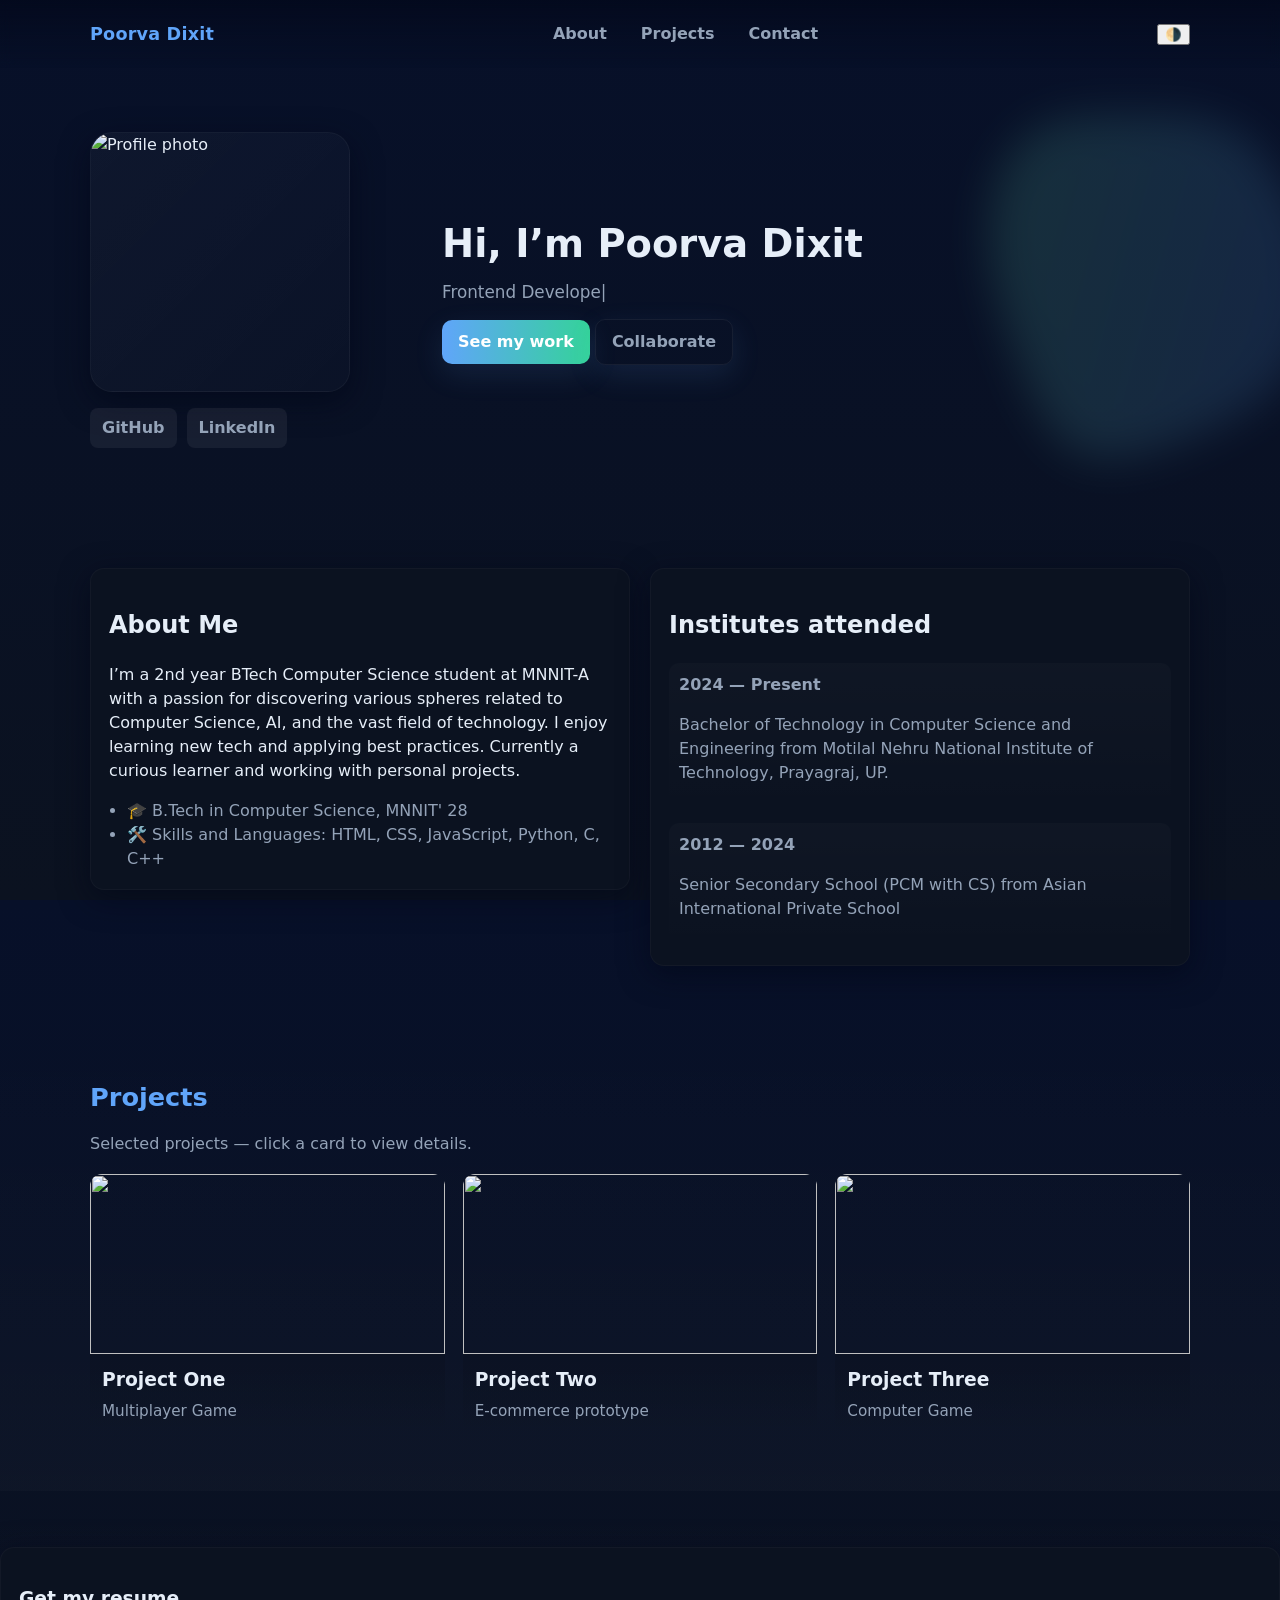
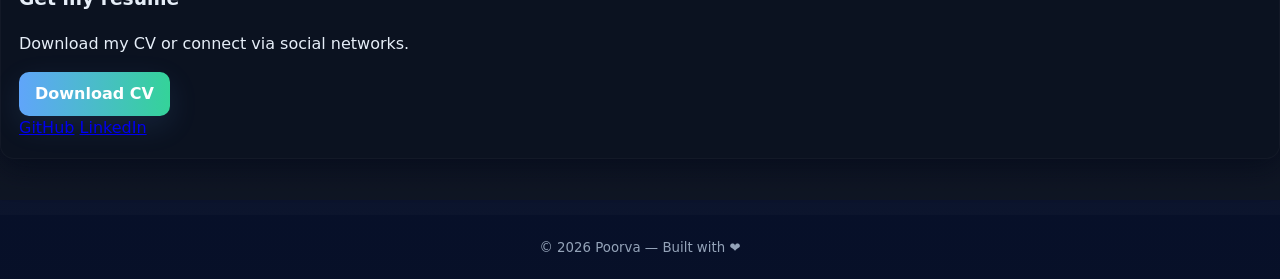
==== index.html @ 5b12a8da "Add files via upload" ====
<!doctype html>
<html lang="en">
<head>
  <meta charset="utf-8" />
  <meta name="viewport" content="width=device-width,initial-scale=1" />
  <title>Poorva — Portfolio</title>
  <link rel="stylesheet" href="style.css" />
  <link rel="icon" href="data:;base64,iVBORw0KGgo=">
</head>
<body>
  <!-- NAV -->
  <header class="nav-wrap">
    <div class="container nav">
      <a class="brand" href="#hero">Poorva Dixit</a>
      <nav id="main-nav">
        <a href="#about">About</a>
        <a href="#projects">Projects</a>
        <a href="#contact">Contact</a>
      </nav>
      <div class="nav-actions">
        <button id="theme-toggle" title="Toggle theme">🌗</button>
        <button id="menu-toggle" class="hamburger" aria-label="toggle menu">☰</button>
      </div>
    </div>
  </header>

  <!-- HERO -->
  <section id="hero" class="hero">
    <div class="container hero-grid">
      <div class="hero-left">
        <div class="avatar-wrap">
          <img src="pfp.jpg" alt="Profile photo" class="avatar" />
        </div>
        <div class="socials">
          <a href="https://github.com/poorva06d" aria-label="GitHub">GitHub</a>
          <a href="https://www.linkedin.com/in/poorva-dixit-6860b2349/" aria-label="LinkedIn">LinkedIn</a>
        </div>
      </div>

      <div class="hero-right">
        <h1>Hi, I’m <span class="accent">Poorva Dixit</span></h1>
        <p class="lead"><span id="typewriter"></span><span class="cursor">|</span></p>

        <div class="hero-cta">
          <a class="btn" href="#projects">See my work</a>
          <a class="btn ghost" href="#contact">Collaborate</a>
        </div>
      </div>
    </div>

    <!-- subtle animated blobs -->
    <svg class="bg-blob" viewBox="0 0 600 600" xmlns="http://www.w3.org/2000/svg">
      <g transform="translate(300,300)">
        <path id="blob" d="M120 -152C150 -126 175 -93 187 -55C199 -17 197 28 179 66C161 104 127 135 88 163C49 192 5 218 -32 208C-69 199 -101 154 -129 113C-157 72 -181 36 -192 -7C-203 -50 -201 -100 -177 -131C-153 -162 -108 -174 -66 -185C-23 -196 15 -207 56 -195C96 -183 89 -177 120 -152Z" fill="url(#g1)"></path>
      </g>
      <defs>
        <linearGradient id="g1" x1="0" x2="1"><stop offset="0" stop-color="#6EE7B7"/><stop offset="1" stop-color="#60A5FA"/></linearGradient>
      </defs>
    </svg>
  </section>

  <!-- ABOUT -->
  <section id="about" class="section">
    <div class="container section-grid">
      <div class="card">
        <h2>About Me</h2>
        <p>I’m a 2nd year BTech Computer Science student at MNNIT-A with a passion for discovering various spheres related to Computer Science, AI, and the vast field of technology. I enjoy learning new tech and applying best practices. Currently a curious learner and working with personal projects.</p>
        <ul class="about-list">
          <li>🎓 B.Tech in Computer Science, MNNIT' 28</li>
          <li>🛠️ Skills and Languages: HTML, CSS, JavaScript, Python, C, C++</li>
        </ul>
      </div>

      <div class="card">
        <h2>Institutes attended</h2>
        <div class="timeline">
          <div class="tl-item">
            <strong>2024 — Present</strong>
            <p>Bachelor of Technology in Computer Science and Engineering from Motilal Nehru National Institute of Technology, Prayagraj, UP.</p>
          </div>
          <div class="tl-item">
            <strong>2012 — 2024</strong>
            <p>Senior Secondary School (PCM with CS) from Asian International Private School</p>
          </div>
        </div>
      </div>
    </div>
  </section>

  <!-- PROJECTS -->
  <section id="projects" class="section alt">
    <div class="container">
      <h2 class="section-title">Projects</h2>
      <p class="section-sub">Selected projects — click a card to view details.</p>

      <div class="projects-grid" id="projects-grid">
        <!-- Project cards: replace images, titles, descriptions and links -->
        <article class="project" data-title="Project One" data-desc="A multiplayer game implementing the learnings of JavaScript majorly, supported by HTML & CSS" data-img="project 1.png" data-link="https://github.com/poorva06d/multiplayer-game">
          <img src="project 1.png" alt="">
          <div class="proj-info">
            <h3>Project One</h3>
            <p>Multiplayer Game</p>
          </div>
        </article>

        <article class="project" data-title="Project Two" data-desc="A small e-commerce UI prototype using HTML & CSS" data-img="project 2.jpg" data-link="https://github.com/poorva06d/amazon-proto">
          <img src="project 2.jpg" alt="">
          <div class="proj-info">
            <h3>Project Two</h3>
            <p>E-commerce prototype</p>
          </div>
        </article>

        <article class="project" data-title="Project Three" data-desc="A small dashboard with charts and interactions (Chart.js demo)." data-img="project 3.png" data-link="https://github.com/poorva06d/ecell-web">
          <img src="project 3.png" alt="">
          <div class="proj-info">
            <h3>Project Three</h3>
            <p>Computer Game</p>
          </div>
        </article>
      </div>
    </div>
  </section>

  <!-- CONTACT -->
  <section id="contact" class="section alt">
    
      <div class="card">
        <h3>Get my resume</h3>
        <p>Download my CV or connect via social networks.</p>
        <a class="btn" href="resume.png" download>Download CV</a>

        <div class="contact-socials">
          <a href="https://github.com/poorva06d" aria-label="GitHub">GitHub</a>
          <a href="https://www.linkedin.com/in/poorva-dixit-6860b2349/" aria-label="LinkedIn">LinkedIn</a>
        </div>
      </div>
    </div>
  </section>

  <!-- FOOTER -->
  <footer class="footer">
    <div class="container">
      <small>© <span id="year"></span> Poorva — Built with ❤️</small>
    </div>
  </footer>

  <!-- PROJECT MODAL -->
  <div id="proj-modal" class="modal" aria-hidden="true">
    <div class="modal-inner">
      <button id="modal-close" class="modal-close" aria-label="Close">✕</button>
      <img id="modal-img" src="" alt="">
      <div class="modal-body">
        <h3 id="modal-title"></h3>
        <p id="modal-desc"></p>
        <div class="modal-actions">
          <a id="modal-link" class="btn" href="#" target="_blank" rel="noreferrer">View live</a>
          <a id="modal-github" class="btn ghost" href="#" target="_blank" rel="noreferrer">Source</a>
        </div>
      </div>
    </div>
  </div>

  <script src="script.js"></script>
</body>
</html>
---- style.css ----
/* Reset & base */
:root{
  --bg:#0f1724; --card:#0b1220; --muted:#94a3b8; --accent:#60a5fa;
  --glass: rgba(255,255,255,0.06);
}
*{box-sizing:border-box}
html,body{height:100%}
body{
  margin:0;
  font-family:Inter, ui-sans-serif, system-ui, -apple-system, "Segoe UI", Roboto, "Helvetica Neue", Arial;
  background: linear-gradient(180deg,#071029 0%, #0b1220 100%);
  color: #e6eef8;
  -webkit-font-smoothing:antialiased;
  -moz-osx-font-smoothing:grayscale;
  line-height:1.5;
  overflow-x:hidden;
}

/* Light theme (toggle adds .light on body) */
body.light{
  --bg:#f7fbff; --card:#ffffff; --muted:#475569; --accent:#3b82f6; --glass: rgba(255,255,255,0.6);
  color:#0b1220;
  background: linear-gradient(180deg,#f8fafc 0%, #ffffff 100%);
}

/* container */
.container{
  width: min(1100px, 94%);
  margin: 0 auto;
}

/* NAV */
.nav-wrap{position:sticky; top:0; z-index:40; backdrop-filter: blur(6px); background: linear-gradient(180deg, rgba(2,6,23,0.6), transparent);}
.nav{display:flex; align-items:center; justify-content:space-between; gap:12px; padding:14px 0;}
.brand{font-weight:700; letter-spacing:0.2px; text-decoration:none; color:var(--accent); font-size:1.1rem}
#main-nav{display:flex; gap:18px;}
#main-nav a{color:var(--muted); text-decoration:none; font-weight:600; padding:8px; border-radius:8px;}
#main-nav a:hover{color:var(--accent); background:var(--glass);}

/* small screens */
.hamburger{display:none; background:transparent; border:0; color:inherit; font-size:1.1rem}
.nav-actions{display:flex; gap:8px; align-items:center}

/* HERO */
.hero{padding:64px 0; position:relative; overflow:visible;}
.hero-grid{display:grid; grid-template-columns: 320px 1fr; gap:32px; align-items:center;}
.avatar-wrap{width:260px; height:260px; border-radius:22px; overflow:hidden; box-shadow: 0 10px 30px rgba(2,6,23,0.6); background:linear-gradient(135deg, rgba(255,255,255,0.03), rgba(255,255,255,0.01)); border: 1px solid rgba(255,255,255,0.04)}
.avatar{width:100%; height:100%; object-fit:cover; display:block; transform:scale(1); transition:transform .6s ease}
.avatar-wrap:hover .avatar{transform:scale(1.03) rotate(-0.8deg)}
.hero-right h1{font-size:2.4rem; margin:0 0 8px 0}
.lead{font-size:1.05rem; margin:8px 0 14px; color:var(--muted)}
.mini{color:var(--muted); margin-bottom:12px}
.btn{display:inline-block; padding:10px 16px; background:linear-gradient(90deg,var(--accent), #34d399); color:white; border-radius:10px; text-decoration:none; font-weight:700; box-shadow:0 10px 30px rgba(96,165,250,0.12)}
.btn.ghost{background:transparent; color:var(--muted); border:1px solid rgba(255,255,255,0.06)}

/* socials */
.socials{display:flex; gap:10px; margin-top:16px; flex-wrap:wrap}
.socials a{padding:8px 12px; background:var(--glass); border-radius:8px; color:var(--muted); text-decoration:none; font-weight:700}

/* blob background */
.bg-blob{position:absolute; right:-10%; top:-10%; width:520px; height:520px; opacity:0.14; filter:blur(22px); transform:rotate(15deg); pointer-events:none;}

/* SECTION */
.section{padding:56px 0}
.section.alt{background: linear-gradient(0deg, rgba(255,255,255,0.02), transparent)}
.section-title{font-size:1.6rem; margin:0 0 8px 0; color:var(--accent)}
.section-sub{color:var(--muted); margin-bottom:18px}

/* cards & layout */
.section-grid{display:grid; grid-template-columns: 1fr 1fr; gap:20px; align-items:start}
.card{background:var(--card); border-radius:14px; padding:18px; box-shadow: 0 8px 30px rgba(2,6,23,0.6); border: 1px solid rgba(255,255,255,0.03)}
.about-list{margin:12px 0 0; padding-left:18px; color:var(--muted)}

/* timeline */
.timeline{display:flex; flex-direction:column; gap:12px}
.tl-item{background: linear-gradient(180deg, rgba(255,255,255,0.02), transparent); padding:10px; border-radius:10px; color:var(--muted)}

/* projects grid */
.projects-grid{display:grid; grid-template-columns: repeat(3, 1fr); gap:18px}
.project{position:relative; border-radius:12px; overflow:hidden; cursor:pointer; transform:translateY(0); transition:transform .28s ease, box-shadow .28s ease}
.project img{width:100%; height:180px; object-fit:cover; display:block; transition:transform .45s ease}
.project:hover{transform:translateY(-8px); box-shadow:0 24px 60px rgba(2,6,23,0.6)}
.project:hover img{transform:scale(1.06)}
.proj-info{padding:12px; background:linear-gradient(180deg, rgba(0,0,0,0.12), transparent)}
.proj-info h3{margin:0 0 6px 0}
.proj-info p{margin:0; color:var(--muted); font-size:0.95rem}

/* skills */
.skills-grid{display:grid; grid-template-columns: repeat(2,1fr); gap:12px}
.skill-card{background:transparent; padding:10px; border-radius:10px}
.bar{height:12px; background:rgba(255,255,255,0.04); border-radius:999px; overflow:hidden; margin-top:8px}
.bar div{height:100%; width:0%; background:linear-gradient(90deg,var(--accent), #34d399); border-radius:999px; transition:width 900ms cubic-bezier(.2,.9,.2,1)}

/* contact grid */
.contact-grid{display:grid; grid-template-columns: 1fr 360px; gap:18px}

/* form */
form label{display:block; margin:10px 0}
input, textarea{width:100%; padding:10px; border-radius:8px; border:1px solid rgba(255,255,255,0.06); background:transparent; color:inherit; font-size:0.95rem}
.form-actions{display:flex; gap:10px; margin-top:10px}

/* footer */
.footer{padding:20px 0; text-align:center; color:var(--muted)}

/* modal */
.modal{position:fixed; inset:0; display:none; align-items:center; justify-content:center; background:rgba(2,6,23,0.6); z-index:60; padding:24px}
.modal-inner{width:min(980px,96%); max-height:90vh; overflow:auto; background:var(--card); border-radius:12px; padding:18px; display:flex; gap:18px; align-items:flex-start}
.modal-close{position:absolute; right:12px; top:12px; background:transparent; border:0; color:inherit; font-size:18px}
.modal img{width:360px; height:220px; object-fit:cover; border-radius:8px}
.modal-body{flex:1}
.modal-actions{display:flex; gap:10px; margin-top:12px}

/* responsive */
@media (max-width:980px){
  .hero-grid{grid-template-columns: 1fr; text-align:center}
  .avatar-wrap{margin:0 auto}
  .projects-grid{grid-template-columns: repeat(2,1fr)}
  .section-grid{grid-template-columns:1fr}
  .contact-grid{grid-template-columns:1fr}
  #main-nav{display:none}
  .hamburger{display:inline-block}
}

@media (max-width:560px){
  .projects-grid{grid-template-columns:1fr}
  .hero-right h1{font-size:1.6rem}
}
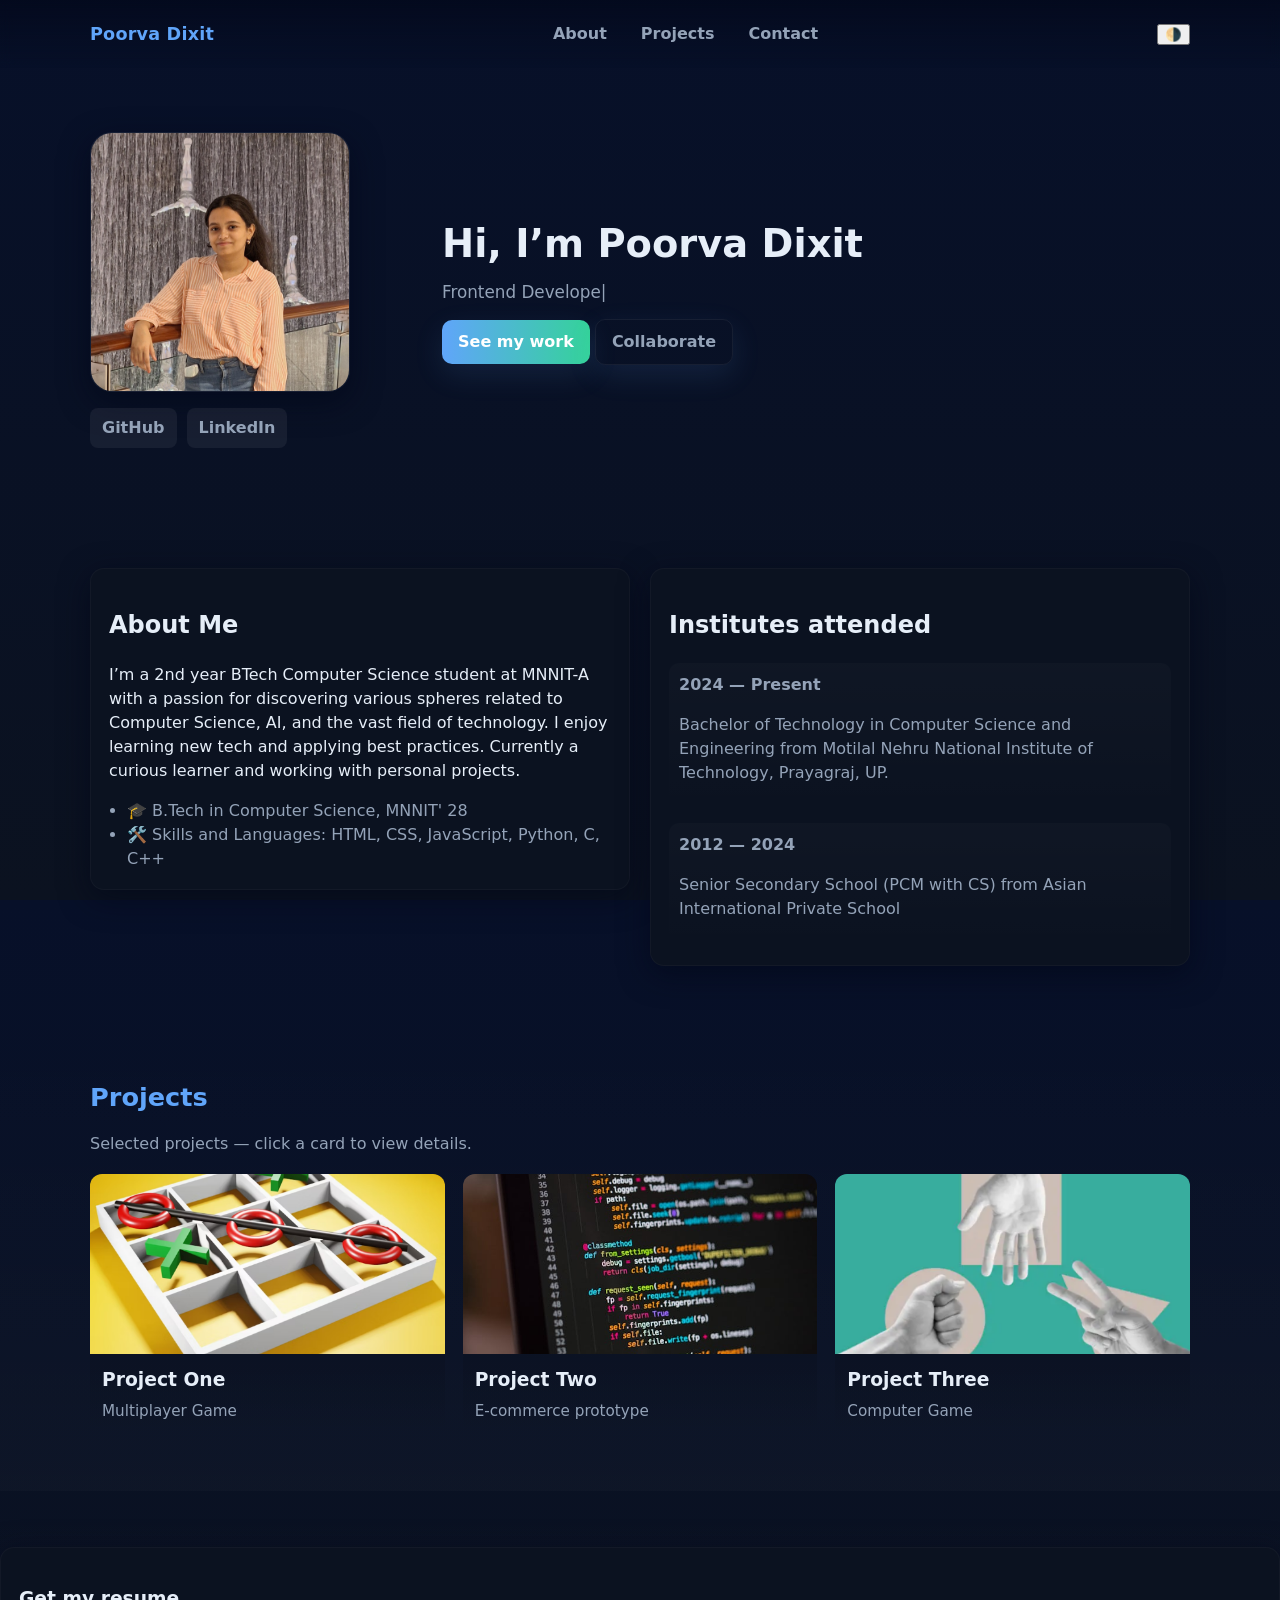
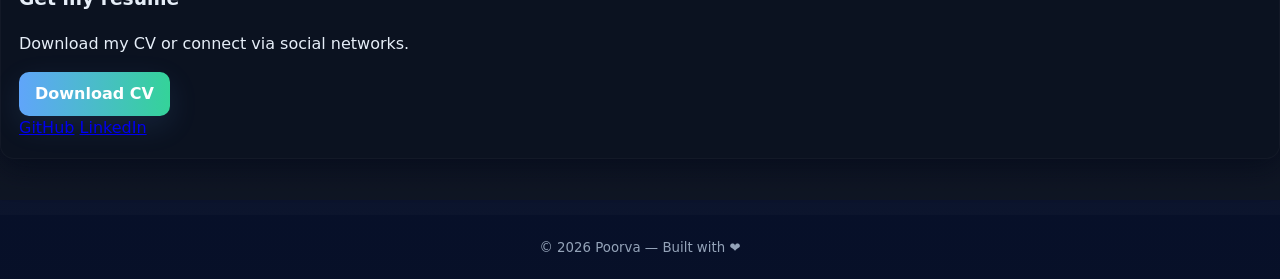
==== commit 77852a15: "Update index.html" ====
--- a/index.html
+++ b/index.html
@@ -1,8 +1,8 @@
-<!doctype html>
+<!DOCTYPE html>
 <html lang="en">
 <head>
-  <meta charset="utf-8" />
-  <meta name="viewport" content="width=device-width,initial-scale=1" />
+  <meta charset="UTF-8">
+  <meta name="viewport" content="width=device-width, initial-scale=1.0">
   <title>Poorva — Portfolio</title>
   <link rel="stylesheet" href="style.css" />
   <link rel="icon" href="data:;base64,iVBORw0KGgo=">
@@ -19,7 +19,6 @@
       </nav>
       <div class="nav-actions">
         <button id="theme-toggle" title="Toggle theme">🌗</button>
-        <button id="menu-toggle" class="hamburger" aria-label="toggle menu">☰</button>
       </div>
     </div>
   </header>
@@ -47,16 +46,6 @@
         </div>
       </div>
     </div>
-
-    <!-- subtle animated blobs -->
-    <svg class="bg-blob" viewBox="0 0 600 600" xmlns="http://www.w3.org/2000/svg">
-      <g transform="translate(300,300)">
-        <path id="blob" d="M120 -152C150 -126 175 -93 187 -55C199 -17 197 28 179 66C161 104 127 135 88 163C49 192 5 218 -32 208C-69 199 -101 154 -129 113C-157 72 -181 36 -192 -7C-203 -50 -201 -100 -177 -131C-153 -162 -108 -174 -66 -185C-23 -196 15 -207 56 -195C96 -183 89 -177 120 -152Z" fill="url(#g1)"></path>
-      </g>
-      <defs>
-        <linearGradient id="g1" x1="0" x2="1"><stop offset="0" stop-color="#6EE7B7"/><stop offset="1" stop-color="#60A5FA"/></linearGradient>
-      </defs>
-    </svg>
   </section>
 
   <!-- ABOUT -->
@@ -111,7 +100,7 @@
           </div>
         </article>
 
-        <article class="project" data-title="Project Three" data-desc="A small dashboard with charts and interactions (Chart.js demo)." data-img="project 3.png" data-link="https://github.com/poorva06d/ecell-web">
+        <article class="project" data-title="Project Three" data-desc="A JavaScript game played with the computer" data-img="project 3.png" data-link="https://github.com/poorva06d/ecell-web">
           <img src="project 3.png" alt="">
           <div class="proj-info">
             <h3>Project Three</h3>
@@ -164,3 +153,4 @@
   <script src="script.js"></script>
 </body>
 </html>
+
